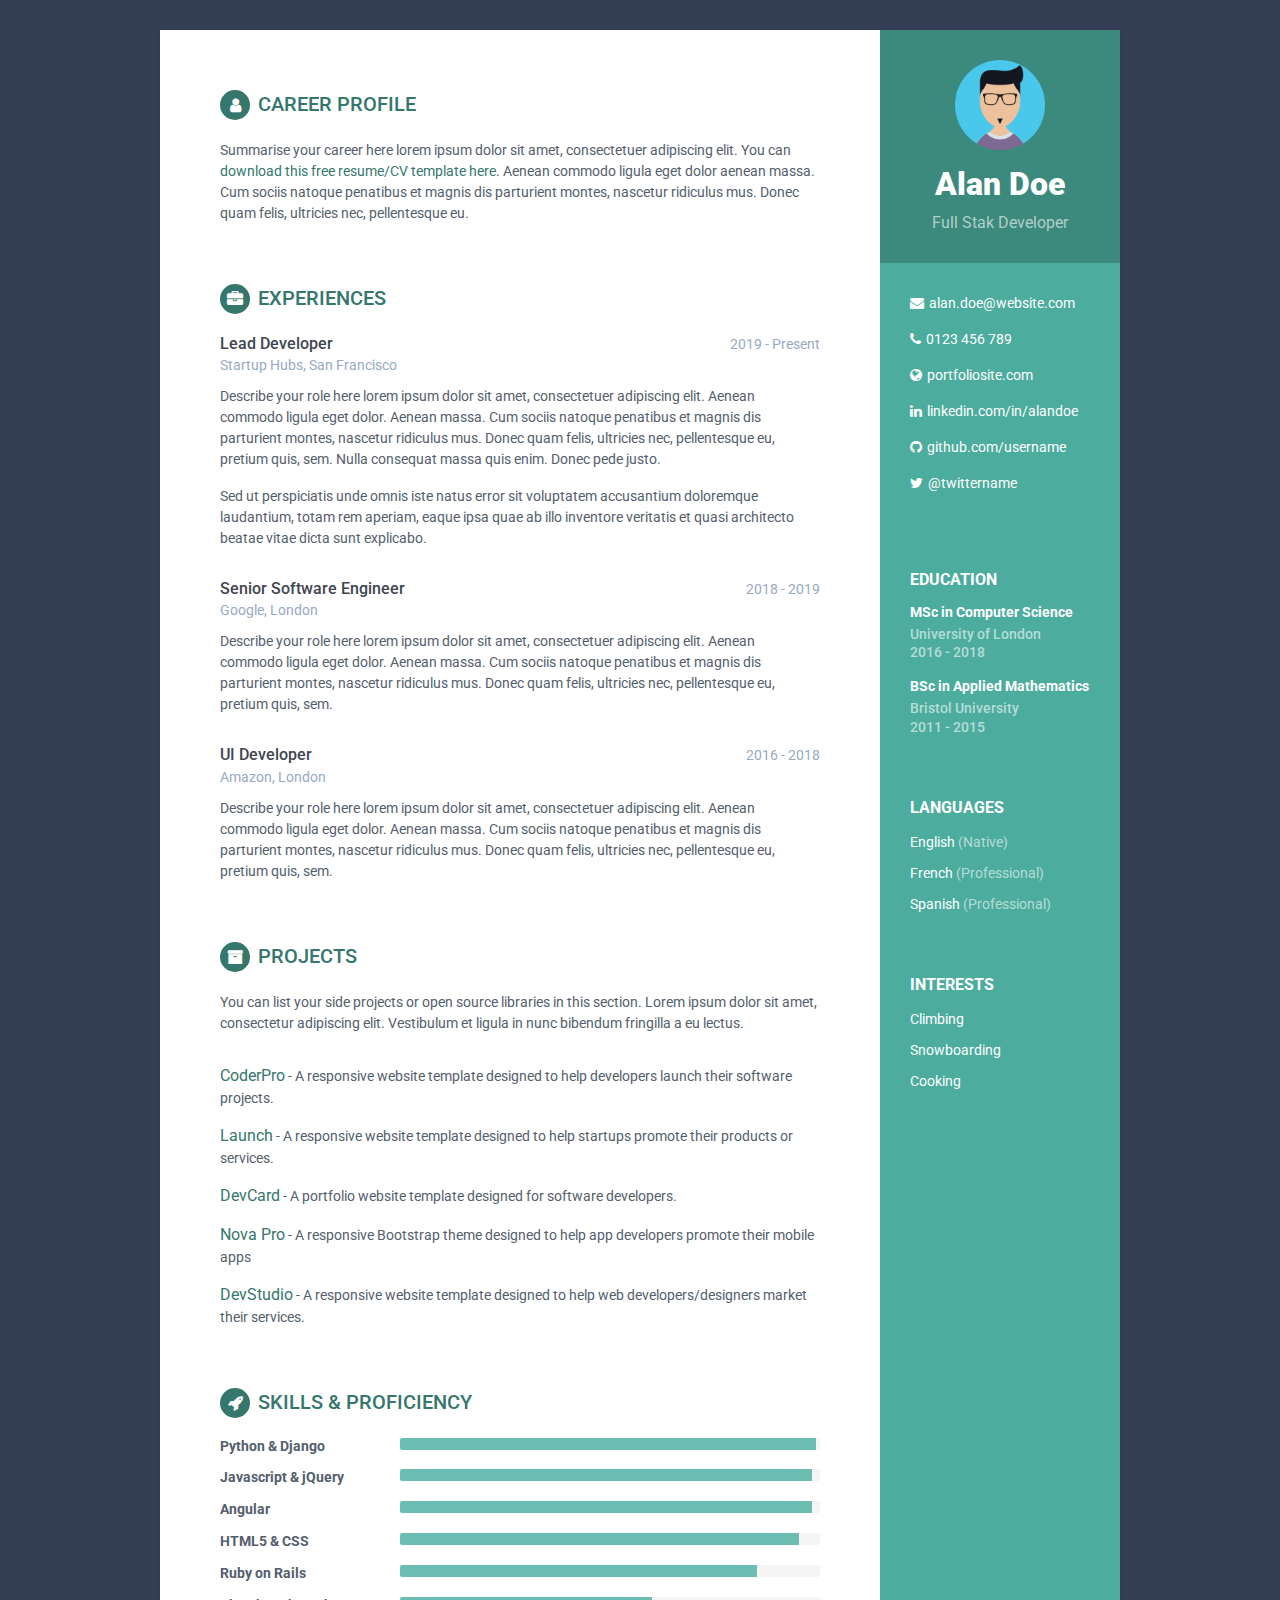
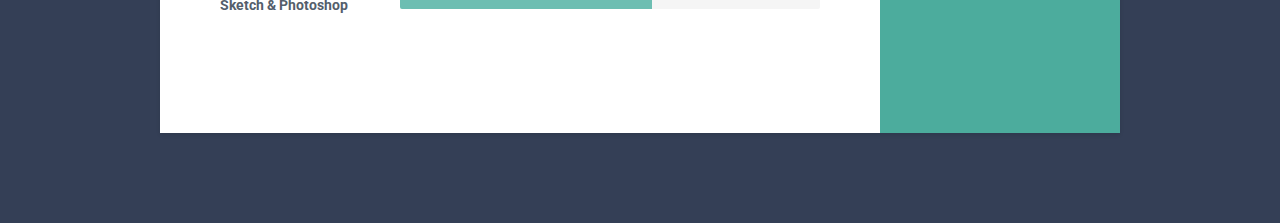
==== CvTemp.html @ a2d8593a "cv" ====
<!DOCTYPE html>
<html lang="en">
<head>

    <!-- Meta -->
    <meta charset="utf-8">
    <meta http-equiv="X-UA-Compatible" content="IE=edge">
    <meta name="viewport" content="width=device-width, initial-scale=1.0">   
    <link href='https://fonts.googleapis.com/css?family=Roboto:400,500,400italic,300italic,300,500italic,700,700italic,900,900italic' rel='stylesheet' type='text/css'>
	<link rel="stylesheet" href="https://cdnjs.cloudflare.com/ajax/libs/font-awesome/4.7.0/css/font-awesome.min.css">

    <link rel="stylesheet" href="/BootStrap/bootstrap.min.css">   
    <!-- Theme CSS -->  
    <link id="theme-style" rel="stylesheet" href="/css/Theme-2.css">
    
</head> 

<body>
    <div class="wrapper">
        <div class="sidebar-wrapper">
            <div class="profile-container">
                <img class="profile" src="/images/defaultAvatar.png" alt=""  id="imageTemp">
                <h1 class="name">Alan Doe</h1>
                <h3 class="tagline">Full Stak Developer</h3>
            </div><!--//profile-container-->
            
            <div class="contact-container container-block">
                <ul class="list-unstyled contact-list">
                    <li class="email"><i class="fa fa-envelope" style="margin-right: 5px;"></i><a href="mailto: yourname@email.com">alan.doe@website.com</a></li>
                    <li class="phone"><i class="fa fa-phone" style="margin-right: 5px;"></i><a href="tel:0123 456 789">0123 456 789</a></li>
                    <li class="website"><i class="fa fa-globe" style="margin-right: 5px;"></i><a href="https://themes.3rdwavemedia.com/bootstrap-templates/resume/orbit-free-resume-cv-bootstrap-theme-for-developers/" target="_blank">portfoliosite.com</a></li>
                    <li class="linkedin"><i class="fa fa-linkedin" style="margin-right: 5px;"></i><a href="#" target="_blank">linkedin.com/in/alandoe</a></li>
                    <li class="github"><i class="fa fa-github"style="margin-right: 5px;"></i><a href="#" target="_blank">github.com/username</a></li>
                    <li class="twitter"><i class="fa fa-twitter" style="margin-right: 5px;"></i><a href="https://twitter.com/3rdwave_themes" target="_blank">@twittername</a></li>
                </ul>
            </div><!--//contact-container-->
            <div class="education-container container-block">
                <h2 class="container-block-title">Education</h2>
                <div class="item">
                    <h4 class="degree">MSc in Computer Science</h4>
                    <h5 class="meta">University of London</h5>
                    <div class="time">2016 - 2018</div>
                </div><!--//item-->
                <div class="item">
                    <h4 class="degree">BSc in Applied Mathematics</h4>
                    <h5 class="meta">Bristol University</h5>
                    <div class="time">2011 - 2015</div>
                </div><!--//item-->
            </div><!--//education-container-->
            
            <div class="languages-container container-block">
                <h2 class="container-block-title">Languages</h2>
                <ul class="list-unstyled interests-list">
                    <li>English <span class="lang-desc">(Native)</span></li>
                    <li>French <span class="lang-desc">(Professional)</span></li>
                    <li>Spanish <span class="lang-desc">(Professional)</span></li>
                </ul>
            </div><!--//interests-->
            
            <div class="interests-container container-block">
                <h2 class="container-block-title">Interests</h2>
                <ul class="list-unstyled interests-list">
                    <li>Climbing</li>
                    <li>Snowboarding</li>
                    <li>Cooking</li>
                </ul>
            </div><!--//interests-->
            
        </div><!--//sidebar-wrapper-->
        
        <div class="main-wrapper">
            
            <section class="section summary-section">
                <h2 class="section-title"><span class="icon-holder"><i class="fa fa-user"></i></span>Career Profile</h2>
                <div class="summary">
                    <p>Summarise your career here lorem ipsum dolor sit amet, consectetuer adipiscing elit. You can <a href="https://themes.3rdwavemedia.com/bootstrap-templates/resume/orbit-free-resume-cv-bootstrap-theme-for-developers/" target="_blank">download this free resume/CV template here</a>. Aenean commodo ligula eget dolor aenean massa. Cum sociis natoque penatibus et magnis dis parturient montes, nascetur ridiculus mus. Donec quam felis, ultricies nec, pellentesque eu.</p>
                </div><!--//summary-->
            </section><!--//section-->
            
            <section class="section experiences-section">
                <h2 class="section-title"><span class="icon-holder"><i class="fa fa-briefcase"></i></span>Experiences</h2>
                
                <div class="item">
                    <div class="meta">
                        <div class="upper-row">
                            <h3 class="job-title">Lead Developer</h3>
                            <div class="time">2019 - Present</div>
                        </div><!--//upper-row-->
                        <div class="company">Startup Hubs, San Francisco</div>
                    </div><!--//meta-->
                    <div class="details">
                        <p>Describe your role here lorem ipsum dolor sit amet, consectetuer adipiscing elit. Aenean commodo ligula eget dolor. Aenean massa. Cum sociis natoque penatibus et magnis dis parturient montes, nascetur ridiculus mus. Donec quam felis, ultricies nec, pellentesque eu, pretium quis, sem. Nulla consequat massa quis enim. Donec pede justo.</p>  
                        <p>Sed ut perspiciatis unde omnis iste natus error sit voluptatem accusantium doloremque laudantium, totam rem aperiam, eaque ipsa quae ab illo inventore veritatis et quasi architecto beatae vitae dicta sunt explicabo. </p>
                    </div><!--//details-->
                </div><!--//item-->
                
                <div class="item">
                    <div class="meta">
                        <div class="upper-row">
                            <h3 class="job-title">Senior Software Engineer</h3>
                            <div class="time">2018 - 2019</div>
                        </div><!--//upper-row-->
                        <div class="company">Google, London</div>
                    </div><!--//meta-->
                    <div class="details">
                        <p>Describe your role here lorem ipsum dolor sit amet, consectetuer adipiscing elit. Aenean commodo ligula eget dolor. Aenean massa. Cum sociis natoque penatibus et magnis dis parturient montes, nascetur ridiculus mus. Donec quam felis, ultricies nec, pellentesque eu, pretium quis, sem.</p>  
                        
                    </div><!--//details-->
                </div><!--//item-->
                
                <div class="item">
                    <div class="meta">
                        <div class="upper-row">
                            <h3 class="job-title">UI Developer</h3>
                            <div class="time">2016 - 2018</div>
                        </div><!--//upper-row-->
                        <div class="company">Amazon, London</div>
                    </div><!--//meta-->
                    <div class="details">
                        <p>Describe your role here lorem ipsum dolor sit amet, consectetuer adipiscing elit. Aenean commodo ligula eget dolor. Aenean massa. Cum sociis natoque penatibus et magnis dis parturient montes, nascetur ridiculus mus. Donec quam felis, ultricies nec, pellentesque eu, pretium quis, sem.</p>  
                    </div><!--//details-->
                </div><!--//item-->
                
            </section><!--//section-->
            
            <section class="section projects-section">
                <h2 class="section-title"><span class="icon-holder"><i class="fa fa-archive"></i></span>Projects</h2>
                <div class="intro">
                    <p>You can list your side projects or open source libraries in this section. Lorem ipsum dolor sit amet, consectetur adipiscing elit. Vestibulum et ligula in nunc bibendum fringilla a eu lectus.</p>
                </div><!--//intro-->
                <div class="item">
                    <span class="project-title"><a href="https://themes.3rdwavemedia.com/bootstrap-templates/startup/coderpro-bootstrap-4-startup-template-for-software-projects/" target="_blank">CoderPro</a></span> - <span class="project-tagline">A responsive website template designed to help developers launch their software projects. </span>
                    
                </div><!--//item-->
                <div class="item">
                    <span class="project-title"><a href="https://themes.3rdwavemedia.com/bootstrap-templates/startup/launch-bootstrap-4-template-for-saas-businesses/" target="_blank">Launch</a></span> - <span class="project-tagline">A responsive website template designed to help startups promote their products or services.</span>
                </div><!--//item-->
                <div class="item">
                    <span class="project-title"><a href="https://themes.3rdwavemedia.com/bootstrap-templates/resume/devcard-bootstrap-4-vcard-portfolio-template-for-software-developers/" target="_blank">DevCard</a></span> - <span class="project-tagline">A portfolio website template designed for software developers.</span>
                </div><!--//item-->
                <div class="item">
                    <span class="project-title"><a href="https://themes.3rdwavemedia.com/bootstrap-templates/startup/bootstrap-template-for-mobile-apps-nova-pro/" target="_blank">Nova Pro</a></span> - <span class="project-tagline">A responsive Bootstrap theme designed to help app developers promote their mobile apps</span>
                </div><!--//item-->
                <div class="item">
                    <span class="project-title"><a href="http://themes.3rdwavemedia.com/website-templates/responsive-bootstrap-theme-web-development-agencies-devstudio/" target="_blank">DevStudio</a></span> - 
                    <span class="project-tagline">A responsive website template designed to help web developers/designers market their services. </span>
                </div><!--//item-->
            </section><!--//section-->
            
            <section class="skills-section section">
                <h2 class="section-title"><span class="icon-holder"><i class="fa fa-rocket"></i></span>Skills &amp; Proficiency</h2>
                <div class="skillset">        
                    <div class="item">
                        <h3 class="level-title">Python &amp; Django</h3>
                        <div class="progress level-bar">
                            <div class="progress-bar theme-progress-bar" role="progressbar" style="width: 99%" aria-valuenow="99" aria-valuemin="0" aria-valuemax="100"></div>
						</div>                               
                    </div><!--//item-->
                    
                    <div class="item">
                        <h3 class="level-title">Javascript &amp; jQuery</h3>
                        <div class="progress level-bar">
                            <div class="progress-bar theme-progress-bar" role="progressbar" style="width: 98%" aria-valuenow="98" aria-valuemin="0" aria-valuemax="100"></div>
						</div>                              
                    </div><!--//item-->
                    
                    <div class="item">
                        <h3 class="level-title">Angular</h3>
                        <div class="progress level-bar">
						    <div class="progress-bar theme-progress-bar" role="progressbar" style="width: 98%" aria-valuenow="98" aria-valuemin="0" aria-valuemax="100"></div>
						</div>                                 
                    </div><!--//item-->
                    
                    <div class="item">
                        <h3 class="level-title">HTML5 &amp; CSS</h3>
                        <div class="progress level-bar">
							    <div class="progress-bar theme-progress-bar" role="progressbar" style="width: 95%" aria-valuenow="95" aria-valuemin="0" aria-valuemax="100"></div>
                            </div>                                
                        </div><!--//item-->
                        
                        <div class="item">
                            <h3 class="level-title">Ruby on Rails</h3>
                            <div class="progress level-bar">
                                <div class="progress-bar theme-progress-bar" role="progressbar" style="width: 85%" aria-valuenow="85" aria-valuemin="0" aria-valuemax="100"></div>
                            </div>                                  
                        </div><!--//item-->
                    
                        <div class="item">
                            <h3 class="level-title">Sketch &amp; Photoshop</h3>
                            <div class="progress level-bar">
						    <div class="progress-bar theme-progress-bar" role="progressbar" style="width: 60%" aria-valuenow="60" aria-valuemin="0" aria-valuemax="100"></div>
						</div>                                 
                    </div><!--//item-->
                    
                </div>  
            </section><!--//skills-section-->
            
        </div><!--//main-body-->
    </div>
    
    <footer class="footer">
        <div class="text-center">
            
            
        </div><!--//container-->
    </footer><!--//footer-->
    
</body>

</html>
---- css/Theme-2.css ----
body {
  font-family: 'Roboto', sans-serif;
  color: #545E6C;
  background: #f5f5f5;
  background-color: #343F56;
  font-size: 14px;
  -webkit-font-smoothing: antialiased;
  -moz-osx-font-smoothing: grayscale;
}

h1, h2, h3, h4, h5, h6 {
  font-weight: 700;
}

a {
  color: #35776d;
}


a:hover {
  text-decoration: underline;
  color: #1d423c;
 
}

a:focus {
  text-decoration: none;
}

p {
  line-height: 1.5;
}

.wrapper {
  background: #4CAC9D;
  max-width: 960px;
  margin: 0 auto;
  margin-top: 30px;
  position: relative;
  -webkit-box-shadow: 0px 2px 4px rgba(0, 0, 0, 0.1);
  -moz-box-shadow: 0px 2px 4px rgba(0, 0, 0, 0.1);
  box-shadow: 0px 2px 4px rgba(0, 0, 0, 0.1);
}

.sidebar-wrapper {
  background: #4CAC9D;
  position: absolute;
  right: 0;
  width: 240px;
  height: 100%;
  min-height: 800px;
  color: #fff;
}

.sidebar-wrapper a {
  color: #fff;
}

.sidebar-wrapper .profile-container {
  padding: 30px;
  background: rgba(0, 0, 0, 0.2);
  text-align: center;
  color: #fff;
}

.sidebar-wrapper .name {
  font-size: 32px;
  font-weight: 900;
  margin-top: 0;
  margin-bottom: 10px;
}

.sidebar-wrapper .tagline {
  color: rgba(255, 255, 255, 0.6);
  font-size: 16px;
  font-weight: 400;
  margin-top: 0;
  margin-bottom: 0;
}

.sidebar-wrapper .profile {
  margin-bottom: 15px;
}

.sidebar-wrapper .contact-list .svg-inline--fa {
  margin-right: 5px;
  font-size: 18px;
  vertical-align: middle;
}

.sidebar-wrapper .contact-list li {
  margin-bottom: 15px;
}

.sidebar-wrapper .contact-list li:last-child {
  margin-bottom: 0;
}

.sidebar-wrapper .contact-list .email .svg-inline--fa {
  font-size: 14px;
  
}

.sidebar-wrapper .container-block {
  padding: 30px;
}

.sidebar-wrapper .container-block-title {
  text-transform: uppercase;
  font-size: 16px;
  font-weight: 700;
  margin-top: 0;
  margin-bottom: 15px;
}

.sidebar-wrapper .degree {
  font-size: 14px;
  margin-top: 0;
  margin-bottom: 5px;
}

.sidebar-wrapper .education-container .item {
  margin-bottom: 15px;
}

.sidebar-wrapper .education-container .item:last-child {
  margin-bottom: 0;
}

.sidebar-wrapper .education-container .meta {
  color: rgba(255, 255, 255, 0.6);
  font-weight: 500;
  margin-bottom: 0px;
  margin-top: 0;
  font-size: 14px;
}

.sidebar-wrapper .education-container .time {
  color: rgba(255, 255, 255, 0.6);
  font-weight: 500;
  margin-bottom: 0px;
}

.sidebar-wrapper .languages-container .lang-desc {
  color: rgba(255, 255, 255, 0.6);
}

.sidebar-wrapper .languages-list {
  margin-bottom: 0;
}

.sidebar-wrapper .languages-list li {
  margin-bottom: 10px;
}

.sidebar-wrapper .languages-list li:last-child {
  margin-bottom: 0;
}

.sidebar-wrapper .interests-list {
  margin-bottom: 0;
}

.sidebar-wrapper .interests-list li {
  margin-bottom: 10px;
}

.sidebar-wrapper .interests-list li:last-child {
  margin-bottom: 0;
}

.main-wrapper {
  background: #fff;
  padding: 60px;
  padding-right: 300px;
}

.main-wrapper .section-title {
  text-transform: uppercase;
  font-size: 20px;
  font-weight: 500;
  color: #35776d;
  position: relative;
  margin-top: 0;
  margin-bottom: 20px;
}

.main-wrapper .section-title .icon-holder {
  width: 30px;
  height: 30px;
  margin-right: 8px;
  display: inline-block;
  color: #fff;
  -webkit-border-radius: 50%;
  -moz-border-radius: 50%;
  -ms-border-radius: 50%;
  -o-border-radius: 50%;
  border-radius: 50%;
  -moz-background-clip: padding;
  -webkit-background-clip: padding-box;
  background-clip: padding-box;
  background: #35776d;
  text-align: center;
  font-size: 16px;
  position: relative;
  padding-top: 6px;
}

.main-wrapper .section-title .icon-holder .svg-inline--fa {
  font-size: 14px;
  margin-top: 6px;
}

.main-wrapper .section {
  margin-bottom: 60px;
}

.main-wrapper .experiences-section .item {
  margin-bottom: 30px;
}

.main-wrapper .upper-row {
  position: relative;
  overflow: hidden;
  margin-bottom: 2px;
}

.main-wrapper .job-title {
  color: #3F4650;
  font-size: 16px;
  margin-top: 0;
  margin-bottom: 0;
  font-weight: 500;
}

.main-wrapper .time {
  position: absolute;
  right: 0;
  top: 0;
  color: #97AAC3;
}

.main-wrapper .company {
  margin-bottom: 10px;
  color: #97AAC3;
}

.main-wrapper .project-title {
  font-size: 16px;
  font-weight: 400;
  margin-top: 0;
  margin-bottom: 5px;
}

.main-wrapper .projects-section .intro {
  margin-bottom: 30px;
}

.main-wrapper .projects-section .item {
  margin-bottom: 15px;
}

.skillset .item {
  margin-bottom: 15px;
  overflow: hidden;
}

.skillset .level-title {
  font-size: 14px;
  margin-top: 0;
  margin-bottom: 12px;
}

.skillset .level-bar {
  height: 12px;
  background: #f5f5f5;
  -webkit-border-radius: 2px;
  -moz-border-radius: 2px;
  -ms-border-radius: 2px;
  -o-border-radius: 2px;
  border-radius: 2px;
  -moz-background-clip: padding;
  -webkit-background-clip: padding-box;
  background-clip: padding-box;
}

.skillset .theme-progress-bar {
  background: #6dbeb2;
}

.footer {
  padding: 30px;
  padding-top: 60px;
}

.footer .copyright {
  line-height: 1.6;
  color: #545E6C;
  font-size: 13px;
}

.footer .fa-heart {
  color: #fb866a;
}

@media (max-width: 767.98px) {
  .sidebar-wrapper {
    position: static;
    width: inherit;
  }
  .main-wrapper {
    padding: 30px;
  }
  .main-wrapper .time {
    position: static;
    display: block;
    margin-top: 5px;
  }
  .main-wrapper .upper-row {
    margin-bottom: 0;
  }
}

@media (min-width: 992px) {
  .skillset .level-title {
    display: inline-block;
    float: left;
    width: 30%;
    margin-bottom: 0;
  }
}
.profile{
  height: 10vh;
}



@media print{

  body{
 
    background: none;
        background-color: none;
  }

}
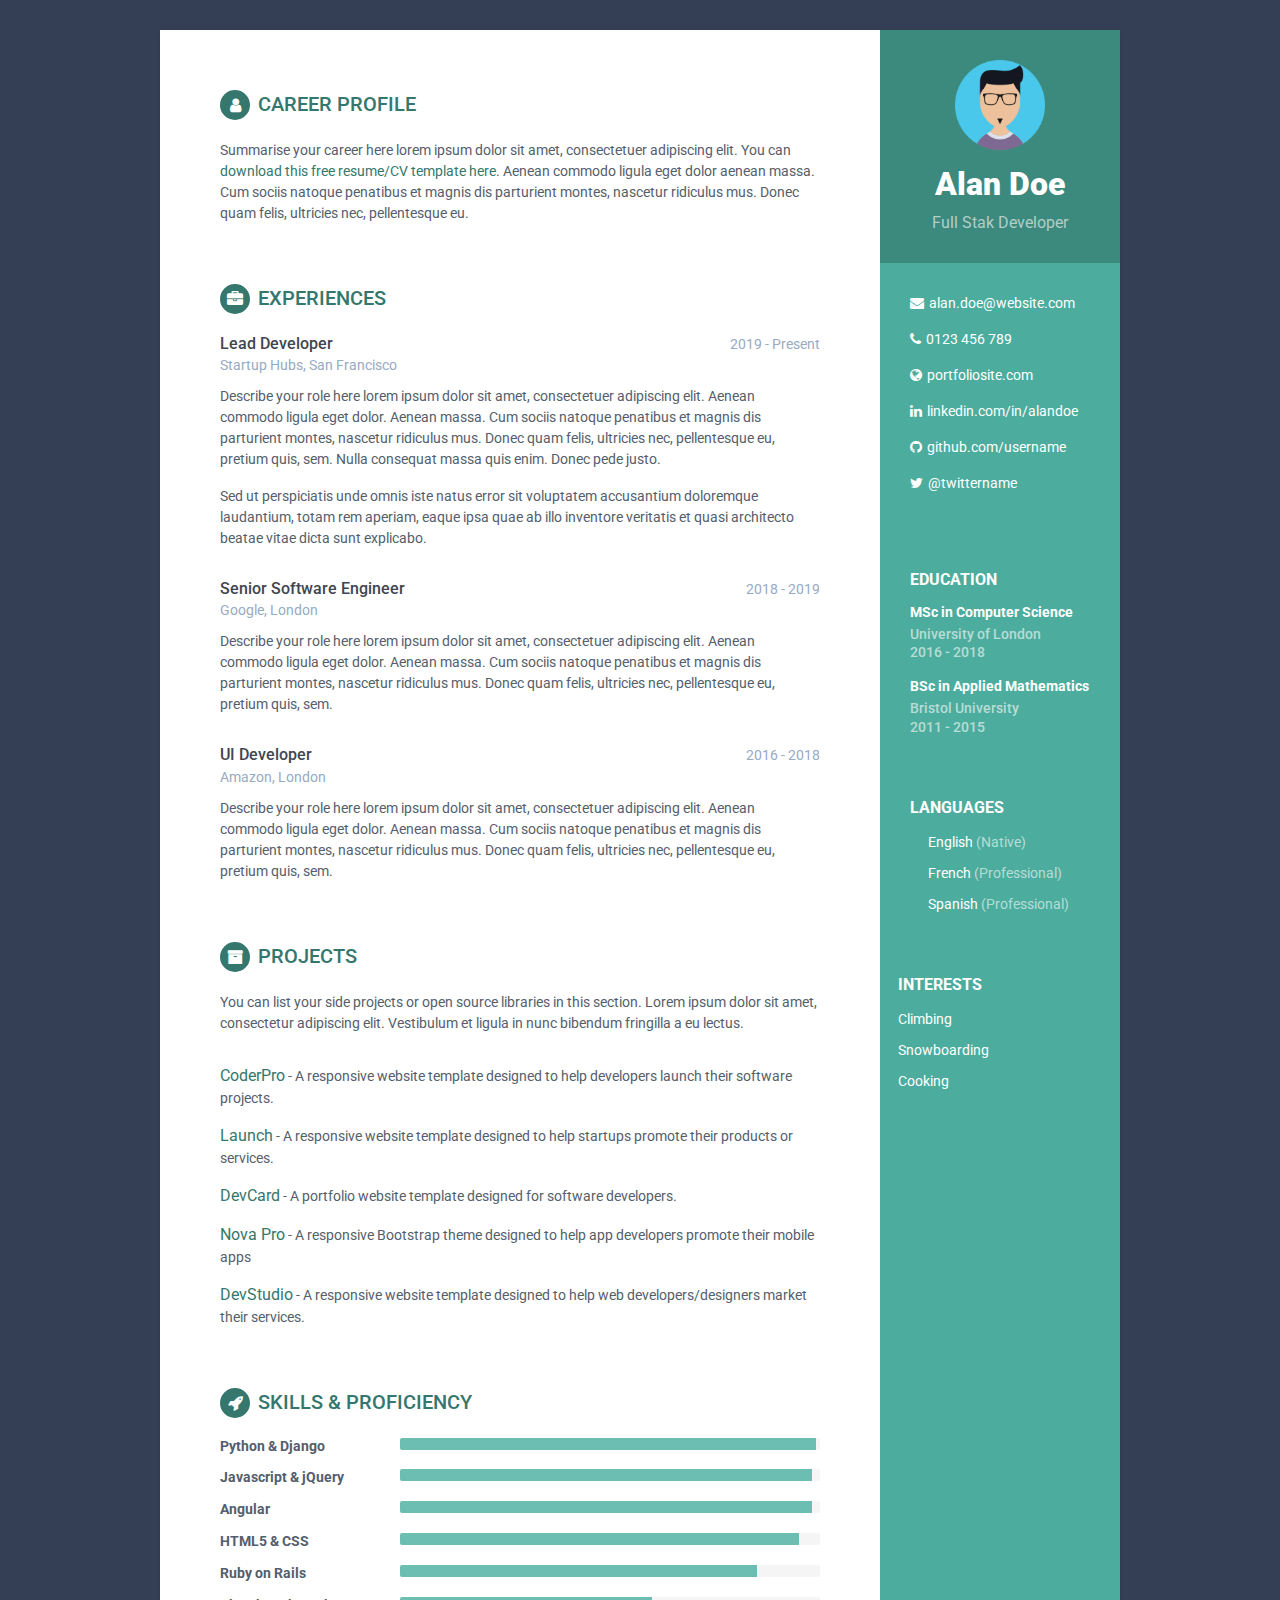
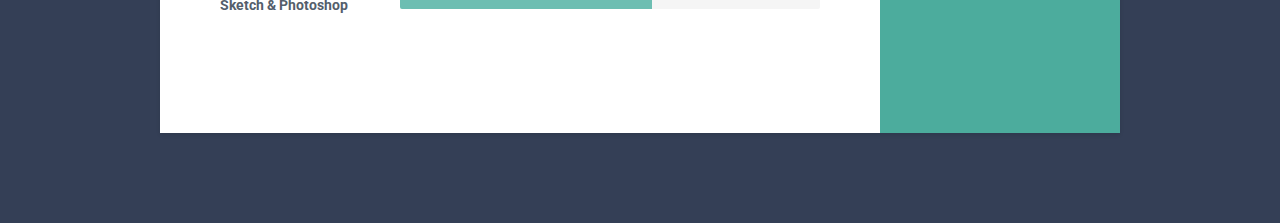
==== commit a467d729: "skill , project working" ====
--- a/CvTemp.html
+++ b/CvTemp.html
@@ -22,7 +22,7 @@
                 <img class="profile" src="/images/defaultAvatar.png" alt=""  id="imageTemp">
                 <h1 class="name">Alan Doe</h1>
                 <h3 class="tagline">Full Stak Developer</h3>
-            </div><!--//profile-container-->
+            </div>
             
             <div class="contact-container container-block">
                 <ul class="list-unstyled contact-list">
@@ -33,7 +33,7 @@
                     <li class="github"><i class="fa fa-github"style="margin-right: 5px;"></i><a href="#" target="_blank">github.com/username</a></li>
                     <li class="twitter"><i class="fa fa-twitter" style="margin-right: 5px;"></i><a href="https://twitter.com/3rdwave_themes" target="_blank">@twittername</a></li>
                 </ul>
-            </div><!--//contact-container-->
+            </div>
             <div class="education-container container-block">
                 <h2 class="container-block-title">Education</h2>
                 <div class="item">
@@ -45,19 +45,19 @@
                     <h4 class="degree">BSc in Applied Mathematics</h4>
                     <h5 class="meta">Bristol University</h5>
                     <div class="time">2011 - 2015</div>
-                </div><!--//item-->
-            </div><!--//education-container-->
+                </div>
+            </div>
             
             <div class="languages-container container-block">
                 <h2 class="container-block-title">Languages</h2>
-                <ul class="list-unstyled interests-list">
+                <ul class="list-unstyled interests-list" style="padding-left: 18px;">
                     <li>English <span class="lang-desc">(Native)</span></li>
                     <li>French <span class="lang-desc">(Professional)</span></li>
                     <li>Spanish <span class="lang-desc">(Professional)</span></li>
                 </ul>
             </div><!--//interests-->
             
-            <div class="interests-container container-block">
+            <div class="interests-container container-block" style="padding-left: 18px;">
                 <h2 class="container-block-title">Interests</h2>
                 <ul class="list-unstyled interests-list">
                     <li>Climbing</li>
--- a/css/Theme-2.css
+++ b/css/Theme-2.css
@@ -11,6 +11,7 @@
 
 h1, h2, h3, h4, h5, h6 {
   font-weight: 700;
+  
 }
 
 a {
@@ -341,7 +342,7 @@
   body{
  
     background: none;
-        background-color: none;
+    background-color: none;
   }
 
 }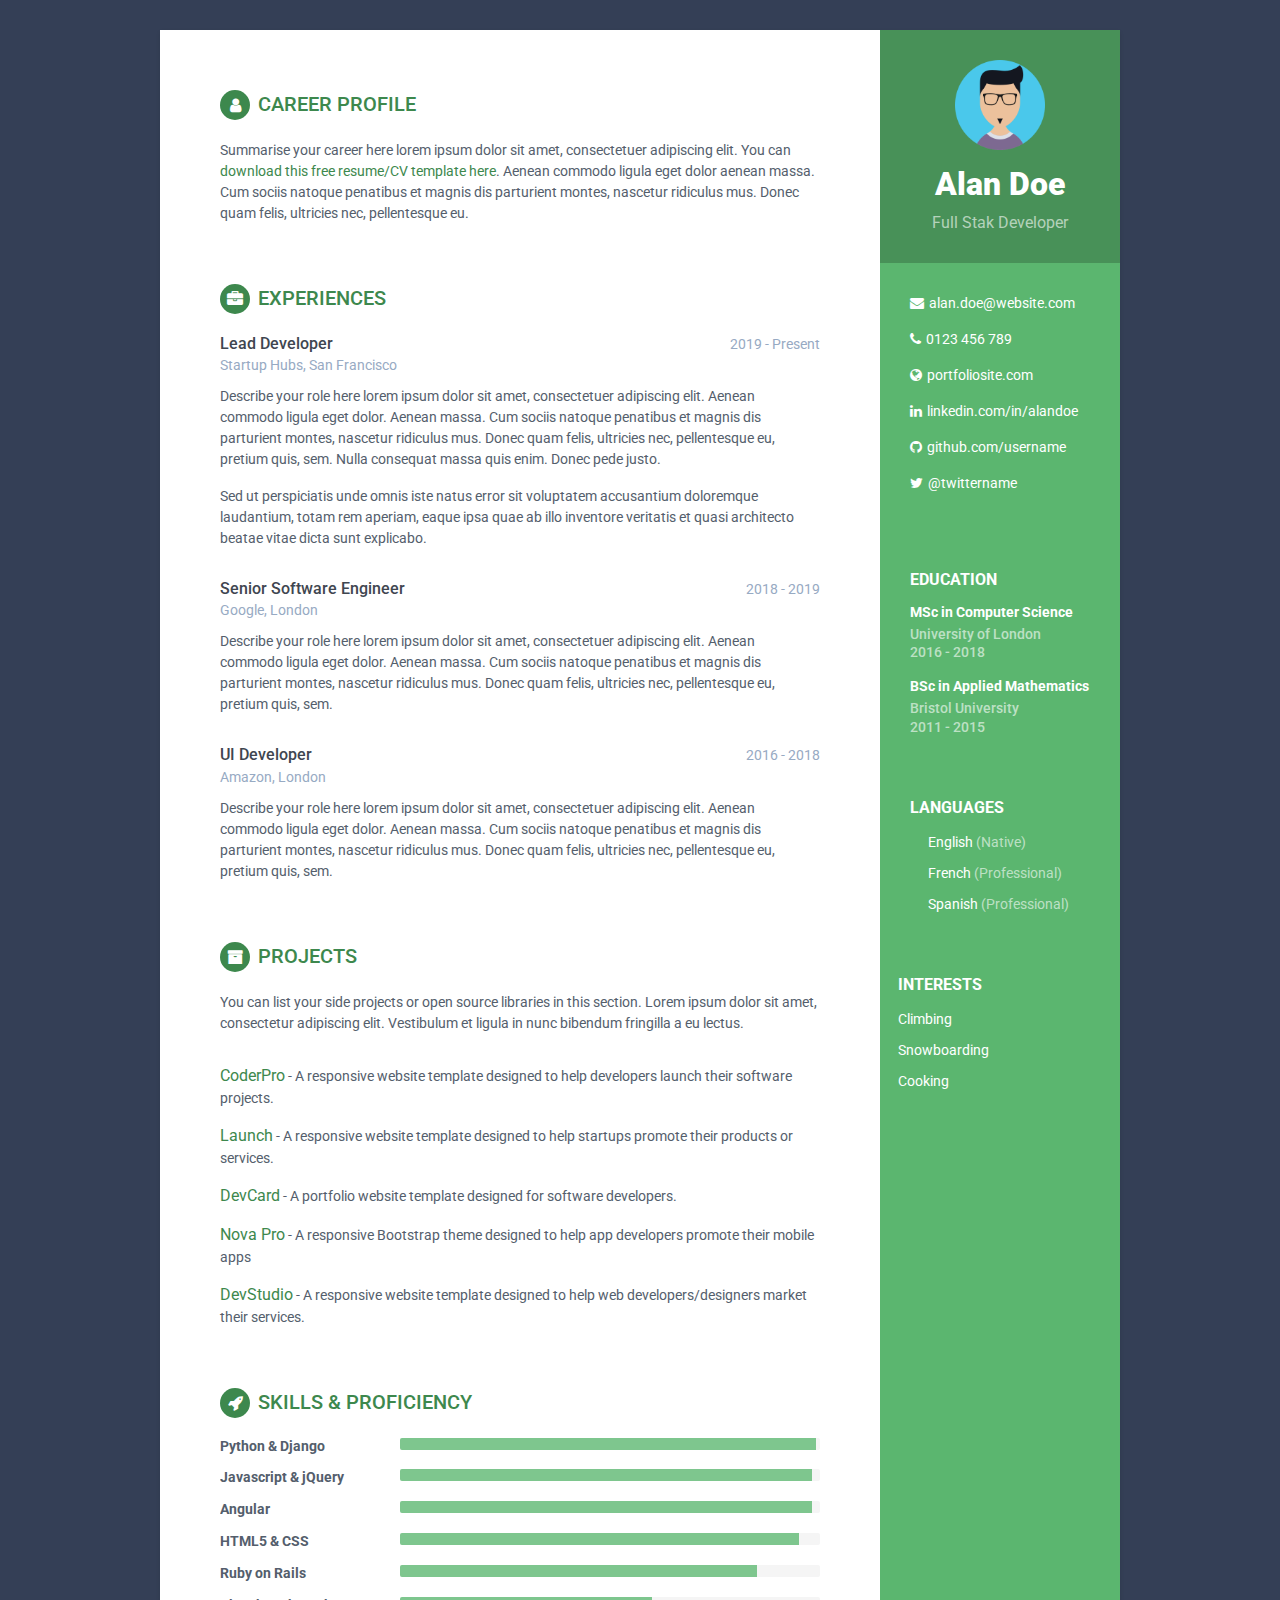
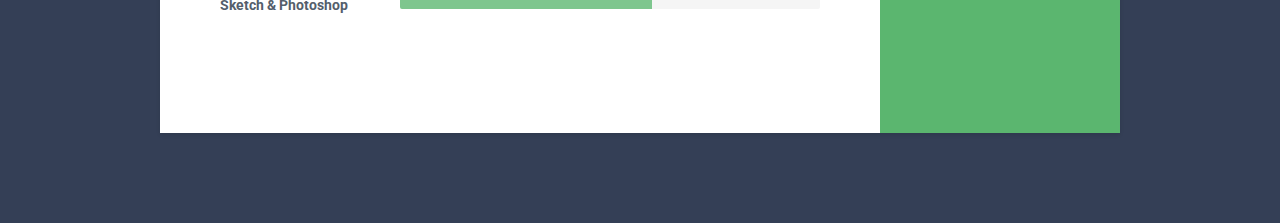
==== commit 75b56f42: "Ui changes" ====
--- a/CvTemp.html
+++ b/CvTemp.html
@@ -11,7 +11,7 @@
 
     <link rel="stylesheet" href="/BootStrap/bootstrap.min.css">   
     <!-- Theme CSS -->  
-    <link id="theme-style" rel="stylesheet" href="/css/Theme-2.css">
+    <link id="theme-style" rel="stylesheet" href="/css/Theme-3.css">
     
 </head> 
 
--- a/css/Theme-3.css
+++ b/css/Theme-3.css
@@ -0,0 +1,345 @@
+
+body {
+  font-family: 'Roboto', sans-serif;
+  color: #545E6C;
+  background: #f5f5f5;
+  background-color: #343F56;
+  font-size: 14px;
+  -webkit-font-smoothing: antialiased;
+  -moz-osx-font-smoothing: grayscale;
+}
+
+h1, h2, h3, h4, h5, h6 {
+  font-weight: 700;
+}
+
+a {
+  color: #3d884d;
+}
+
+a:hover {
+  text-decoration: underline;
+  color: #25532f;
+  
+}
+
+a:focus {
+  text-decoration: none;
+}
+
+p {
+  line-height: 1.5;
+}
+
+.wrapper {
+  background: #5BB66F;
+  max-width: 960px;
+  margin: 0 auto;
+  margin-top: 30px;
+  position: relative;
+  -webkit-box-shadow: 0px 2px 4px rgba(0, 0, 0, 0.1);
+  -moz-box-shadow: 0px 2px 4px rgba(0, 0, 0, 0.1);
+  box-shadow: 0px 2px 4px rgba(0, 0, 0, 0.1);
+}
+
+.sidebar-wrapper {
+  background: #5BB66F;
+  position: absolute;
+  right: 0;
+  width: 240px;
+  height: 100%;
+  min-height: 800px;
+  color: #fff;
+}
+
+.sidebar-wrapper a {
+  color: #fff;
+}
+
+.sidebar-wrapper .profile-container {
+  padding: 30px;
+  background: rgba(0, 0, 0, 0.2);
+  text-align: center;
+  color: #fff;
+}
+
+.sidebar-wrapper .name {
+  font-size: 32px;
+  font-weight: 900;
+  margin-top: 0;
+  margin-bottom: 10px;
+}
+
+.sidebar-wrapper .tagline {
+  color: rgba(255, 255, 255, 0.6);
+  font-size: 16px;
+  font-weight: 400;
+  margin-top: 0;
+  margin-bottom: 0;
+}
+
+.sidebar-wrapper .profile {
+  margin-bottom: 15px;
+}
+
+.sidebar-wrapper .contact-list .svg-inline--fa {
+  margin-right: 5px;
+  font-size: 18px;
+  vertical-align: middle;
+}
+
+.sidebar-wrapper .contact-list li {
+  margin-bottom: 15px;
+}
+
+.sidebar-wrapper .contact-list li:last-child {
+  margin-bottom: 0;
+}
+
+.sidebar-wrapper .contact-list .email .svg-inline--fa {
+  font-size: 14px;
+}
+
+.sidebar-wrapper .container-block {
+  padding: 30px;
+}
+
+.sidebar-wrapper .container-block-title {
+  text-transform: uppercase;
+  font-size: 16px;
+  font-weight: 700;
+  margin-top: 0;
+  margin-bottom: 15px;
+}
+
+.sidebar-wrapper .degree {
+  font-size: 14px;
+  margin-top: 0;
+  margin-bottom: 5px;
+}
+
+.sidebar-wrapper .education-container .item {
+  margin-bottom: 15px;
+}
+
+.sidebar-wrapper .education-container .item:last-child {
+  margin-bottom: 0;
+}
+
+.sidebar-wrapper .education-container .meta {
+  color: rgba(255, 255, 255, 0.6);
+  font-weight: 500;
+  margin-bottom: 0px;
+  margin-top: 0;
+  font-size: 14px;
+}
+
+.sidebar-wrapper .education-container .time {
+  color: rgba(255, 255, 255, 0.6);
+  font-weight: 500;
+  margin-bottom: 0px;
+}
+
+.sidebar-wrapper .languages-container .lang-desc {
+  color: rgba(255, 255, 255, 0.6);
+}
+
+.sidebar-wrapper .languages-list {
+  margin-bottom: 0;
+}
+
+.sidebar-wrapper .languages-list li {
+  margin-bottom: 10px;
+}
+
+.sidebar-wrapper .languages-list li:last-child {
+  margin-bottom: 0;
+}
+
+.sidebar-wrapper .interests-list {
+  margin-bottom: 0;
+}
+
+.sidebar-wrapper .interests-list li {
+  margin-bottom: 10px;
+}
+
+.sidebar-wrapper .interests-list li:last-child {
+  margin-bottom: 0;
+}
+
+.main-wrapper {
+  background: #fff;
+  padding: 60px;
+  padding-right: 300px;
+}
+
+.main-wrapper .section-title {
+  text-transform: uppercase;
+  font-size: 20px;
+  font-weight: 500;
+  color: #3d884d;
+  position: relative;
+  margin-top: 0;
+  margin-bottom: 20px;
+}
+
+.main-wrapper .section-title .icon-holder {
+  width: 30px;
+  height: 30px;
+  margin-right: 8px;
+  display: inline-block;
+  color: #fff;
+  -webkit-border-radius: 50%;
+  -moz-border-radius: 50%;
+  -ms-border-radius: 50%;
+  -o-border-radius: 50%;
+  border-radius: 50%;
+  -moz-background-clip: padding;
+  -webkit-background-clip: padding-box;
+  background-clip: padding-box;
+  background: #3d884d;
+  text-align: center;
+  font-size: 16px;
+  position: relative;
+  padding-top: 6px;
+}
+
+.profile{
+  height: 10vh;
+}
+
+.main-wrapper .section-title .icon-holder .svg-inline--fa {
+  font-size: 14px;
+  margin-top: 6px;
+}
+
+.main-wrapper .section {
+  margin-bottom: 60px;
+}
+
+.main-wrapper .experiences-section .item {
+  margin-bottom: 30px;
+}
+
+.main-wrapper .upper-row {
+  position: relative;
+  overflow: hidden;
+  margin-bottom: 2px;
+}
+
+.main-wrapper .job-title {
+  color: #3F4650;
+  font-size: 16px;
+  margin-top: 0;
+  margin-bottom: 0;
+  font-weight: 500;
+}
+
+.main-wrapper .time {
+  position: absolute;
+  right: 0;
+  top: 0;
+  color: #97AAC3;
+}
+
+.main-wrapper .company {
+  margin-bottom: 10px;
+  color: #97AAC3;
+}
+
+.main-wrapper .project-title {
+  font-size: 16px;
+  font-weight: 400;
+  margin-top: 0;
+  margin-bottom: 5px;
+}
+
+.main-wrapper .projects-section .intro {
+  margin-bottom: 30px;
+}
+
+.main-wrapper .projects-section .item {
+  margin-bottom: 15px;
+}
+
+.skillset .item {
+  margin-bottom: 15px;
+  overflow: hidden;
+}
+
+.skillset .level-title {
+  font-size: 14px;
+  margin-top: 0;
+  margin-bottom: 12px;
+}
+
+.skillset .level-bar {
+  height: 12px;
+  background: #f5f5f5;
+  -webkit-border-radius: 2px;
+  -moz-border-radius: 2px;
+  -ms-border-radius: 2px;
+  -o-border-radius: 2px;
+  border-radius: 2px;
+  -moz-background-clip: padding;
+  -webkit-background-clip: padding-box;
+  background-clip: padding-box;
+}
+
+.skillset .theme-progress-bar {
+  background: #7ec68e;
+}
+
+.footer {
+  padding: 30px;
+  padding-top: 60px;
+}
+
+.footer .copyright {
+  line-height: 1.6;
+  color: #545E6C;
+  font-size: 13px;
+}
+
+.footer .fa-heart {
+  color: #fb866a;
+}
+
+@media (max-width: 767.98px) {
+  .sidebar-wrapper {
+    position: static;
+    width: inherit;
+  }
+  .main-wrapper {
+    padding: 30px;
+  }
+  .main-wrapper .time {
+    position: static;
+    display: block;
+    margin-top: 5px;
+  }
+  .main-wrapper .upper-row {
+    margin-bottom: 0;
+  }
+}
+
+@media (min-width: 992px) {
+  .skillset .level-title {
+    display: inline-block;
+    float: left;
+    width: 30%;
+    margin-bottom: 0;
+  }
+}
+
+
+@media print{
+
+  body{
+ 
+    background: none;
+        background-color: none;
+  }
+
+}